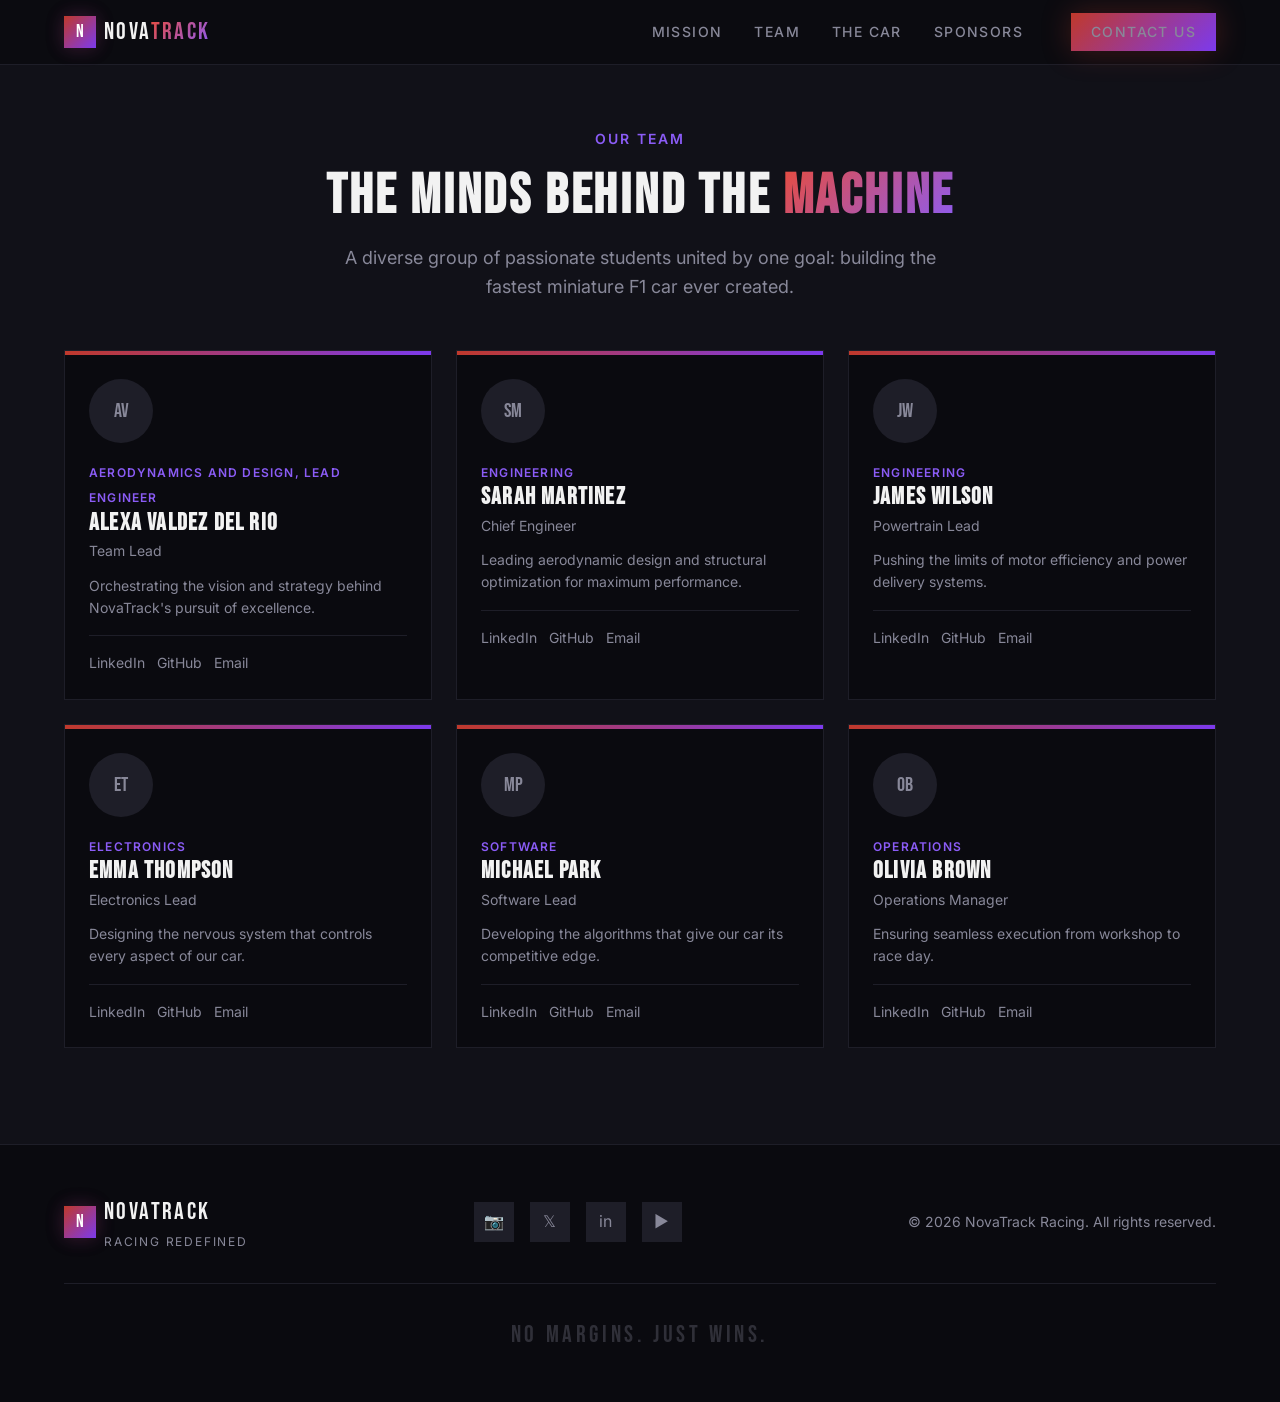
==== team.html @ 6b558a71 "first commit" ====
<!DOCTYPE html>
<html lang="en">
<head>
  <meta charset="UTF-8">
  <meta name="viewport" content="width=device-width, initial-scale=1.0">
  <title>Our Team - NovaTrack Racing</title>
  <meta name="description" content="Meet the minds behind the machine at NovaTrack Racing.">
  <link rel="stylesheet" href="style.css">
</head>
<body>

<nav class="navbar">
  <div class="container">
    <a href="index.html" class="logo">
      <div class="logo-icon">N</div>
      <span class="logo-text">NOVA<span class="text-gradient-racing">TRACK</span></span>
    </a>
    <div class="nav-links">
      <a href="index.html#mission">Mission</a>
      <a href="team.html">Team</a>
      <a href="thecar.html">The Car</a>
      <a href="sponsors.html">Sponsors</a>
      <a href="contact.html" class="btn btn-racing" style="padding:0.5rem 1.25rem">Contact Us</a>
    </div>
    <button class="mobile-menu-btn">☰</button>
  </div>
</nav>

<section class="section section-card" style="padding-top:8rem">
  <div class="container">
    <div class="text-center" style="margin-bottom:3rem">
      <span class="section-label">Our Team</span>
      <h2 class="section-title">THE MINDS BEHIND THE <span class="text-gradient-racing">MACHINE</span></h2>
      <p class="section-desc">A diverse group of passionate students united by one goal: building the fastest miniature F1 car ever created.</p>
    </div>

    <div class="team-grid">
      <div class="team-card">
        <div class="team-card-bar"></div>
        <div class="team-card-body">
          <div class="team-avatar">AV</div>
          <span class="team-dept">Aerodynamics and Design, Lead Engineer</span>
          <h3>Alexa Valdez del Rio</h3>
          <p class="team-role">Team Lead</p>
          <p class="team-bio">Orchestrating the vision and strategy behind NovaTrack's pursuit of excellence.</p>
          <div class="team-socials">
            <a href="#">LinkedIn</a>
            <a href="#">GitHub</a>
            <a href="#">Email</a>
          </div>
        </div>
      </div>

      <div class="team-card">
        <div class="team-card-bar"></div>
        <div class="team-card-body">
          <div class="team-avatar">SM</div>
          <span class="team-dept">Engineering</span>
          <h3>Sarah Martinez</h3>
          <p class="team-role">Chief Engineer</p>
          <p class="team-bio">Leading aerodynamic design and structural optimization for maximum performance.</p>
          <div class="team-socials">
            <a href="#">LinkedIn</a>
            <a href="#">GitHub</a>
            <a href="#">Email</a>
          </div>
        </div>
      </div>

      <div class="team-card">
        <div class="team-card-bar"></div>
        <div class="team-card-body">
          <div class="team-avatar">JW</div>
          <span class="team-dept">Engineering</span>
          <h3>James Wilson</h3>
          <p class="team-role">Powertrain Lead</p>
          <p class="team-bio">Pushing the limits of motor efficiency and power delivery systems.</p>
          <div class="team-socials">
            <a href="#">LinkedIn</a>
            <a href="#">GitHub</a>
            <a href="#">Email</a>
          </div>
        </div>
      </div>

      <div class="team-card">
        <div class="team-card-bar"></div>
        <div class="team-card-body">
          <div class="team-avatar">ET</div>
          <span class="team-dept">Electronics</span>
          <h3>Emma Thompson</h3>
          <p class="team-role">Electronics Lead</p>
          <p class="team-bio">Designing the nervous system that controls every aspect of our car.</p>
          <div class="team-socials">
            <a href="#">LinkedIn</a>
            <a href="#">GitHub</a>
            <a href="#">Email</a>
          </div>
        </div>
      </div>

      <div class="team-card">
        <div class="team-card-bar"></div>
        <div class="team-card-body">
          <div class="team-avatar">MP</div>
          <span class="team-dept">Software</span>
          <h3>Michael Park</h3>
          <p class="team-role">Software Lead</p>
          <p class="team-bio">Developing the algorithms that give our car its competitive edge.</p>
          <div class="team-socials">
            <a href="#">LinkedIn</a>
            <a href="#">GitHub</a>
            <a href="#">Email</a>
          </div>
        </div>
      </div>

      <div class="team-card">
        <div class="team-card-bar"></div>
        <div class="team-card-body">
          <div class="team-avatar">OB</div>
          <span class="team-dept">Operations</span>
          <h3>Olivia Brown</h3>
          <p class="team-role">Operations Manager</p>
          <p class="team-bio">Ensuring seamless execution from workshop to race day.</p>
          <div class="team-socials">
            <a href="#">LinkedIn</a>
            <a href="#">GitHub</a>
            <a href="#">Email</a>
          </div>
        </div>
      </div>
    </div>
  </div>
</section>

<footer class="footer">
  <div class="container">
    <div class="footer-top">
      <div class="logo">
        <div class="logo-icon">N</div>
        <div>
          <span class="logo-text">NOVATRACK</span>
          <p style="font-size:0.75rem;color:var(--muted-fg);text-transform:uppercase;letter-spacing:0.15em">Racing Redefined</p>
        </div>
      </div>
      <div class="footer-socials">
        <a href="#" class="footer-social">📷</a>
        <a href="#" class="footer-social">𝕏</a>
        <a href="#" class="footer-social">in</a>
        <a href="#" class="footer-social">▶</a>
      </div>
      <p class="footer-copy">© 2026 NovaTrack Racing. All rights reserved.</p>
    </div>
    <div class="footer-bottom">
      <p class="footer-slogan">NO MARGINS. JUST WINS.</p>
    </div>
  </div>
</footer>

</body>
</html>
---- style.css ----
@import url('https://fonts.googleapis.com/css2?family=Bebas+Neue&family=Inter:wght@300;400;500;600;700&display=swap');

*, *::before, *::after { margin: 0; padding: 0; box-sizing: border-box; }

:root {
  --racing-red: #c0392b;
  --racing-red-light: #e74c3c;
  --racing-purple: #7c3aed;
  --racing-purple-light: #8b5cf6;
  --bg: #0a0a0f;
  --bg-card: #111118;
  --fg: #f2f2f2;
  --muted: #1e1e28;
  --muted-fg: #888899;
  --border: #1e1e28;
  --gradient-racing: linear-gradient(135deg, var(--racing-red) 0%, var(--racing-purple) 100%);
}

body {
  font-family: 'Inter', sans-serif;
  background: var(--bg);
  color: var(--fg);
  -webkit-font-smoothing: antialiased;
  line-height: 1.6;
}

h1, h2, h3, h4, .font-display {
  font-family: 'Bebas Neue', sans-serif;
  letter-spacing: 0.05em;
  line-height: 1.1;
}

a { text-decoration: none; color: inherit; }
ul { list-style: none; }
img { max-width: 100%; }

.container { max-width: 1200px; margin: 0 auto; padding: 0 1.5rem; }

/* Text Gradients */
.text-gradient-racing {
  background: linear-gradient(135deg, var(--racing-red-light), var(--racing-purple-light));
  -webkit-background-clip: text;
  -webkit-text-fill-color: transparent;
  background-clip: text;
}

/* Buttons */
.btn {
  display: inline-flex; align-items: center; justify-content: center;
  padding: 0.75rem 2rem; font-family: 'Inter', sans-serif;
  font-size: 0.875rem; font-weight: 600; text-transform: uppercase;
  letter-spacing: 0.1em; border: none; cursor: pointer;
  transition: all 0.3s ease;
}
.btn-racing {
  background: var(--gradient-racing); color: #fff;
  box-shadow: 0 0 30px rgba(192,57,43,0.3);
}
.btn-racing:hover { transform: scale(1.05); }
.btn-outline {
  background: transparent; color: var(--fg);
  border: 2px solid var(--muted); 
}
.btn-outline:hover { border-color: var(--racing-red); color: var(--racing-red); }
.btn-lg { padding: 1rem 2.5rem; font-size: 1rem; }
.btn-full { width: 100%; }

/* ===== NAVBAR ===== */
.navbar {
  position: fixed; top: 0; left: 0; right: 0; z-index: 50;
  background: rgba(10,10,15,0.8); backdrop-filter: blur(12px);
  border-bottom: 1px solid var(--border);
}
.navbar .container { display: flex; align-items: center; justify-content: space-between; height: 64px; }
.logo { display: flex; align-items: center; gap: 0.5rem; }
.logo-icon {
  width: 32px; height: 32px; background: var(--gradient-racing);
  display: flex; align-items: center; justify-content: center;
  font-family: 'Bebas Neue', sans-serif; color: #fff; font-size: 1.125rem;
  box-shadow: 0 0 20px rgba(192,57,43,0.2), 0 0 20px rgba(124,58,237,0.15);
}
.logo-text { font-family: 'Bebas Neue', sans-serif; font-size: 1.5rem; letter-spacing: 0.1em; }
.nav-links { display: flex; align-items: center; gap: 2rem; }
.nav-links a {
  font-size: 0.875rem; font-weight: 500; color: var(--muted-fg);
  text-transform: uppercase; letter-spacing: 0.1em; transition: color 0.3s;
}
.nav-links a:hover { color: var(--fg); }
.nav-links .btn { margin-left: 1rem; }
.mobile-menu-btn { display: none; background: none; border: none; color: var(--fg); font-size: 1.5rem; cursor: pointer; }

/* ===== HERO ===== */
.hero {
  min-height: 100vh; display: flex; align-items: center;
  position: relative; overflow: hidden; padding-top: 5rem;
}
.hero-bg {
  position: absolute; inset: 0;
  background: linear-gradient(to bottom, var(--bg), var(--bg), var(--bg-card));
}
.hero-grid {
  position: absolute; inset: 0; opacity: 0.08;
  background-image:
    linear-gradient(rgba(124,58,237,0.4) 1px, transparent 1px),
    linear-gradient(90deg, rgba(192,57,43,0.3) 1px, transparent 1px);
  background-size: 100px 100px;
}
.hero-orb-1 {
  position: absolute; top: 20%; right: 20%;
  width: 400px; height: 400px; background: rgba(124,58,237,0.08);
  border-radius: 50%; filter: blur(80px);
}
.hero-orb-2 {
  position: absolute; bottom: 20%; left: 20%;
  width: 400px; height: 400px; background: rgba(192,57,43,0.08);
  border-radius: 50%; filter: blur(80px);
}
.hero-stripe {
  position: absolute; left: 2rem; top: 0; bottom: 0; width: 4px;
  background: var(--gradient-racing);
}
.hero-content { position: relative; z-index: 10; max-width: 700px; }
.hero-badge {
  display: inline-block; padding: 0.25rem 1rem;
  background: rgba(192,57,43,0.2); border: 1px solid rgba(192,57,43,0.5);
  color: var(--racing-red-light); font-size: 0.875rem; font-weight: 500;
  text-transform: uppercase; letter-spacing: 0.1em; margin-bottom: 1rem;
}
.hero h1 { font-size: clamp(3.5rem, 10vw, 8rem); margin-bottom: 0.5rem; }
.hero-tagline { font-family: 'Bebas Neue', sans-serif; font-size: 1.75rem; color: var(--muted-fg); margin-bottom: 0.5rem; }
.hero-desc { font-size: 1.125rem; color: var(--muted-fg); max-width: 560px; margin-bottom: 2rem; }
.hero-buttons { display: flex; flex-wrap: wrap; gap: 1rem; }
.scroll-indicator {
  position: absolute; bottom: 2rem; left: 50%; transform: translateX(-50%);
  text-align: center; color: var(--muted-fg); font-size: 0.75rem;
  text-transform: uppercase; letter-spacing: 0.15em;
  animation: bounce 1.5s infinite;
}
@keyframes bounce { 0%,100%{transform:translateX(-50%) translateY(0)} 50%{transform:translateX(-50%) translateY(10px)} }

/* ===== SECTIONS ===== */
.section { padding: 6rem 0; position: relative; overflow: hidden; }
.section-card { background: var(--bg-card); }
.section-label {
  color: var(--racing-purple-light); font-size: 0.875rem; font-weight: 600;
  text-transform: uppercase; letter-spacing: 0.15em; margin-bottom: 1rem; display: block;
}
.section-title { font-size: clamp(2.5rem, 5vw, 3.5rem); margin-bottom: 1rem; }
.section-desc { font-size: 1.125rem; color: var(--muted-fg); max-width: 640px; margin: 0 auto 3rem; }
.text-center { text-align: center; }

/* ===== MISSION ===== */
.mission-grid { display: grid; grid-template-columns: 1fr 1fr; gap: 4rem; align-items: center; }
.mission-text p { color: var(--muted-fg); font-size: 1.125rem; margin-bottom: 1rem; }
.mission-text p.highlight { color: var(--fg); font-weight: 500; }
.values-grid { display: grid; grid-template-columns: 1fr 1fr; gap: 1.5rem; }
.value-card {
  padding: 1.5rem; border: 1px solid var(--border);
  background: linear-gradient(145deg, rgba(30,30,40,0.8), rgba(15,15,22,0.8));
  transition: all 0.3s;
}
.value-card:hover { border-color: rgba(124,58,237,0.5); box-shadow: 0 0 30px rgba(124,58,237,0.15); }
.value-icon {
  width: 48px; height: 48px; background: var(--gradient-racing);
  display: flex; align-items: center; justify-content: center;
  margin-bottom: 1rem; font-size: 1.25rem;
}
.value-card h3 { font-size: 1.5rem; margin-bottom: 0.5rem; }
.value-card p { font-size: 0.875rem; color: var(--muted-fg); }

/* Goals */
.goals-grid { display: grid; grid-template-columns: repeat(3, 1fr); gap: 2rem; margin-top: 3rem; }
.goal-card {
  position: relative; padding: 2rem; border: 1px solid var(--border);
  transition: all 0.3s;
}
.goal-card:hover { border-color: rgba(124,58,237,0.5); box-shadow: 0 0 30px rgba(124,58,237,0.15); }
.goal-number {
  font-family: 'Bebas Neue', sans-serif; font-size: 4rem;
  color: rgba(124,58,237,0.15); position: absolute; top: 0.5rem; left: 1rem;
}
.goal-card .goal-content { position: relative; padding-top: 2rem; }
.goal-card h4 { font-size: 1.5rem; margin-bottom: 0.5rem; }
.goal-card p { color: var(--muted-fg); }

/* ===== TEAM ===== */
.team-grid { display: grid; grid-template-columns: repeat(3, 1fr); gap: 1.5rem; }
.team-card {
  border: 1px solid var(--border); background: var(--bg);
  overflow: hidden; transition: all 0.3s;
}
.team-card:hover { border-color: rgba(124,58,237,0.5); box-shadow: 0 0 30px rgba(124,58,237,0.15); }
.team-card-bar { height: 4px; background: var(--gradient-racing); }
.team-card-body { padding: 1.5rem; }
.team-avatar {
  width: 64px; height: 64px; background: var(--muted); border-radius: 50%;
  display: flex; align-items: center; justify-content: center;
  font-family: 'Bebas Neue', sans-serif; font-size: 1.25rem;
  color: var(--muted-fg); margin-bottom: 1rem;
}
.team-dept {
  font-size: 0.75rem; font-weight: 600; text-transform: uppercase;
  letter-spacing: 0.1em; color: var(--racing-purple-light); margin-bottom: 0.25rem;
}
.team-card h3 { font-size: 1.5rem; margin-bottom: 0.25rem; }
.team-role { font-size: 0.875rem; color: var(--muted-fg); margin-bottom: 0.75rem; }
.team-bio { font-size: 0.875rem; color: var(--muted-fg); }
.team-socials {
  display: flex; gap: 0.75rem; margin-top: 1rem; padding-top: 1rem;
  border-top: 1px solid var(--border);
}
.team-socials a { color: var(--muted-fg); transition: color 0.3s; font-size: 0.875rem; }
.team-socials a:hover { color: var(--racing-purple-light); }

/* ===== THE CAR ===== */
.car-showcase {
  aspect-ratio: 16/9; background: linear-gradient(135deg, var(--bg-card), var(--bg));
  border: 1px solid var(--border); display: flex; align-items: center;
  justify-content: center; position: relative; margin-bottom: 3rem;
}
.car-logo-circle {
  width: 128px; height: 128px; background: var(--gradient-racing);
  border-radius: 50%; display: flex; align-items: center; justify-content: center;
  font-family: 'Bebas Neue', sans-serif; font-size: 3rem; color: #fff;
  box-shadow: 0 0 40px rgba(192,57,43,0.3), 0 0 60px rgba(124,58,237,0.15);
  animation: glow-pulse 2s ease-in-out infinite;
}
@keyframes glow-pulse {
  0%,100% { box-shadow: 0 0 20px rgba(192,57,43,0.3); }
  50% { box-shadow: 0 0 50px rgba(192,57,43,0.5); }
}
.car-badge {
  position: absolute; top: 1rem; left: 1rem; padding: 0.25rem 0.75rem;
  background: rgba(124,58,237,0.2); border: 1px solid rgba(124,58,237,0.5);
  color: var(--racing-purple-light); font-size: 0.75rem; font-weight: 500;
  text-transform: uppercase;
}
.car-model { font-family: 'Bebas Neue', sans-serif; font-size: 1.75rem; margin-top: 1rem; }
.car-year { color: var(--muted-fg); }

.specs-grid { display: grid; grid-template-columns: repeat(4, 1fr); gap: 1.5rem; margin-bottom: 4rem; }
.spec-card {
  text-align: center; padding: 1.5rem; border: 1px solid var(--border);
  transition: all 0.3s;
}
.spec-card:hover { border-color: rgba(124,58,237,0.5); box-shadow: 0 0 30px rgba(124,58,237,0.15); }
.spec-icon {
  width: 48px; height: 48px; background: var(--muted); border-radius: 50%;
  display: flex; align-items: center; justify-content: center;
  margin: 0 auto 1rem; color: var(--racing-purple-light); font-size: 1.25rem;
  transition: background 0.3s;
}
.spec-card:hover .spec-icon { background: rgba(124,58,237,0.2); }
.spec-label { font-size: 0.75rem; color: var(--muted-fg); text-transform: uppercase; letter-spacing: 0.1em; margin-bottom: 0.25rem; }
.spec-value { font-family: 'Bebas Neue', sans-serif; font-size: 2rem; margin-bottom: 0.5rem; }
.spec-desc { font-size: 0.875rem; color: var(--muted-fg); }

/* Timeline */
.timeline { position: relative; }
.timeline-track {
  position: absolute; top: 24px; left: 0; right: 0; height: 2px; background: var(--border);
}
.timeline-progress {
  position: absolute; top: 24px; left: 0; height: 2px; width: 62.5%;
  background: var(--racing-red);
}
.timeline-grid { display: grid; grid-template-columns: repeat(4, 1fr); gap: 2rem; position: relative; }
.timeline-node {
  width: 48px; height: 48px; border-radius: 50%;
  display: flex; align-items: center; justify-content: center;
  margin: 0 auto 1rem; position: relative; z-index: 2; font-size: 1.25rem;
}
.node-complete { background: var(--gradient-racing); color: #fff; }
.node-active {
  background: rgba(192,57,43,0.2); border: 2px solid var(--racing-red); color: var(--racing-red);
  animation: glow-pulse 2s ease-in-out infinite;
}
.node-upcoming { background: var(--muted); border: 2px solid var(--border); color: var(--muted-fg); }
.timeline-item { text-align: center; }
.timeline-phase { font-size: 0.75rem; color: var(--muted-fg); text-transform: uppercase; letter-spacing: 0.1em; }
.timeline-item h4 { font-size: 1.25rem; margin: 0.25rem 0; }
.timeline-date { font-size: 0.875rem; color: var(--muted-fg); }
.current-badge {
  display: inline-block; margin-top: 0.5rem; padding: 0.125rem 0.5rem;
  background: rgba(192,57,43,0.2); color: var(--racing-red);
  font-size: 0.75rem; font-weight: 500; text-transform: uppercase;
}

/* ===== SPONSORS ===== */
.tiers-grid { display: grid; grid-template-columns: repeat(3, 1fr); gap: 2rem; margin-bottom: 4rem; }
.tier-card {
  padding: 2rem; border: 1px solid var(--border); background: var(--bg);
  position: relative; transition: all 0.3s;
}
.tier-card.featured { border-color: var(--racing-purple); box-shadow: 0 0 30px rgba(124,58,237,0.15); }
.tier-card:hover { border-color: rgba(124,58,237,0.5); }
.tier-recommended {
  position: absolute; top: -12px; left: 50%; transform: translateX(-50%);
  padding: 0.25rem 1rem; background: var(--gradient-racing); color: #fff;
  font-size: 0.75rem; font-weight: 600; text-transform: uppercase; letter-spacing: 0.1em;
  white-space: nowrap;
}
.tier-header { display: flex; align-items: center; gap: 0.5rem; margin-bottom: 1rem; }
.tier-header h3 { font-size: 2rem; }
.tier-star { color: var(--muted-fg); }
.tier-card.featured .tier-star { color: var(--racing-purple-light); }
.tier-benefits { margin-bottom: 1.5rem; }
.tier-benefits li {
  display: flex; align-items: flex-start; gap: 0.5rem; color: var(--muted-fg);
  font-size: 0.875rem; margin-bottom: 0.75rem;
}
.tier-benefits li::before { content: "→"; color: var(--racing-purple-light); flex-shrink: 0; }

/* Partners */
.partners { margin-bottom: 4rem; }
.partners-grid { display: flex; flex-wrap: wrap; justify-content: center; gap: 2rem; opacity: 0.5; }
.partner-placeholder {
  width: 128px; height: 64px; background: var(--muted);
  display: flex; align-items: center; justify-content: center;
  color: var(--muted-fg); font-size: 0.875rem;
}

/* Contact */
.contact-grid { display: grid; grid-template-columns: 1fr 1fr; gap: 3rem; align-items: center; }
.contact-info { display: flex; flex-direction: column; gap: 1rem; margin-top: 2rem; }
.contact-item { display: flex; align-items: center; gap: 1rem; }
.contact-icon {
  width: 48px; height: 48px; background: var(--muted);
  display: flex; align-items: center; justify-content: center;
  color: var(--racing-purple-light); font-size: 1.125rem; flex-shrink: 0;
  transition: background 0.3s;
}
.contact-item:hover .contact-icon { background: rgba(124,58,237,0.2); }
.contact-item-label { font-size: 0.75rem; text-transform: uppercase; letter-spacing: 0.1em; color: var(--muted-fg); }
.contact-item-value { color: var(--fg); }

.contact-form { padding: 2rem; border: 1px solid var(--border); background: var(--bg); }
.form-row { display: grid; grid-template-columns: 1fr 1fr; gap: 1rem; margin-bottom: 1.5rem; }
.form-group { margin-bottom: 1.5rem; }
.form-group:last-of-type { margin-bottom: 1.5rem; }
.form-label {
  display: block; font-size: 0.75rem; text-transform: uppercase;
  letter-spacing: 0.1em; color: var(--muted-fg); margin-bottom: 0.5rem;
}
.form-input, .form-select, .form-textarea {
  width: 100%; background: var(--muted); border: 1px solid var(--border);
  padding: 0.75rem 1rem; color: var(--fg); font-family: 'Inter', sans-serif;
  font-size: 0.875rem; outline: none; transition: border-color 0.3s;
}
.form-input::placeholder, .form-textarea::placeholder { color: var(--muted-fg); }
.form-input:focus, .form-select:focus, .form-textarea:focus { border-color: var(--racing-purple); }
.form-select { appearance: auto; }
.form-textarea { resize: none; }

/* ===== FOOTER ===== */
.footer { padding: 3rem 0; border-top: 1px solid var(--border); }
.footer-top { display: flex; align-items: center; justify-content: space-between; flex-wrap: wrap; gap: 2rem; }
.footer-socials { display: flex; gap: 1rem; }
.footer-social {
  width: 40px; height: 40px; background: var(--muted);
  display: flex; align-items: center; justify-content: center;
  color: var(--muted-fg); font-size: 1rem; transition: all 0.3s;
}
.footer-social:hover { background: rgba(124,58,237,0.2); color: var(--racing-purple-light); }
.footer-copy { font-size: 0.875rem; color: var(--muted-fg); }
.footer-bottom {
  margin-top: 2rem; padding-top: 2rem; border-top: 1px solid var(--border);
  text-align: center;
}
.footer-slogan {
  font-family: 'Bebas Neue', sans-serif; font-size: 1.5rem;
  color: rgba(136,136,153,0.3); letter-spacing: 0.15em;
}

/* ===== RESPONSIVE ===== */
@media (max-width: 1024px) {
  .mission-grid, .contact-grid { grid-template-columns: 1fr; }
  .specs-grid { grid-template-columns: repeat(2, 1fr); }
  .tiers-grid { grid-template-columns: 1fr; max-width: 500px; margin-left: auto; margin-right: auto; }
}
@media (max-width: 768px) {
  .nav-links { display: none; }
  .mobile-menu-btn { display: block; }
  .hero h1 { font-size: 3.5rem; }
  .hero-stripe { left: 1rem; }
  .team-grid { grid-template-columns: 1fr; }
  .goals-grid { grid-template-columns: 1fr; }
  .values-grid { grid-template-columns: 1fr; }
  .timeline-grid { grid-template-columns: 1fr; }
  .timeline-track, .timeline-progress { display: none; }
  .specs-grid { grid-template-columns: 1fr; }
  .form-row { grid-template-columns: 1fr; }
  .footer-top { flex-direction: column; text-align: center; }
}
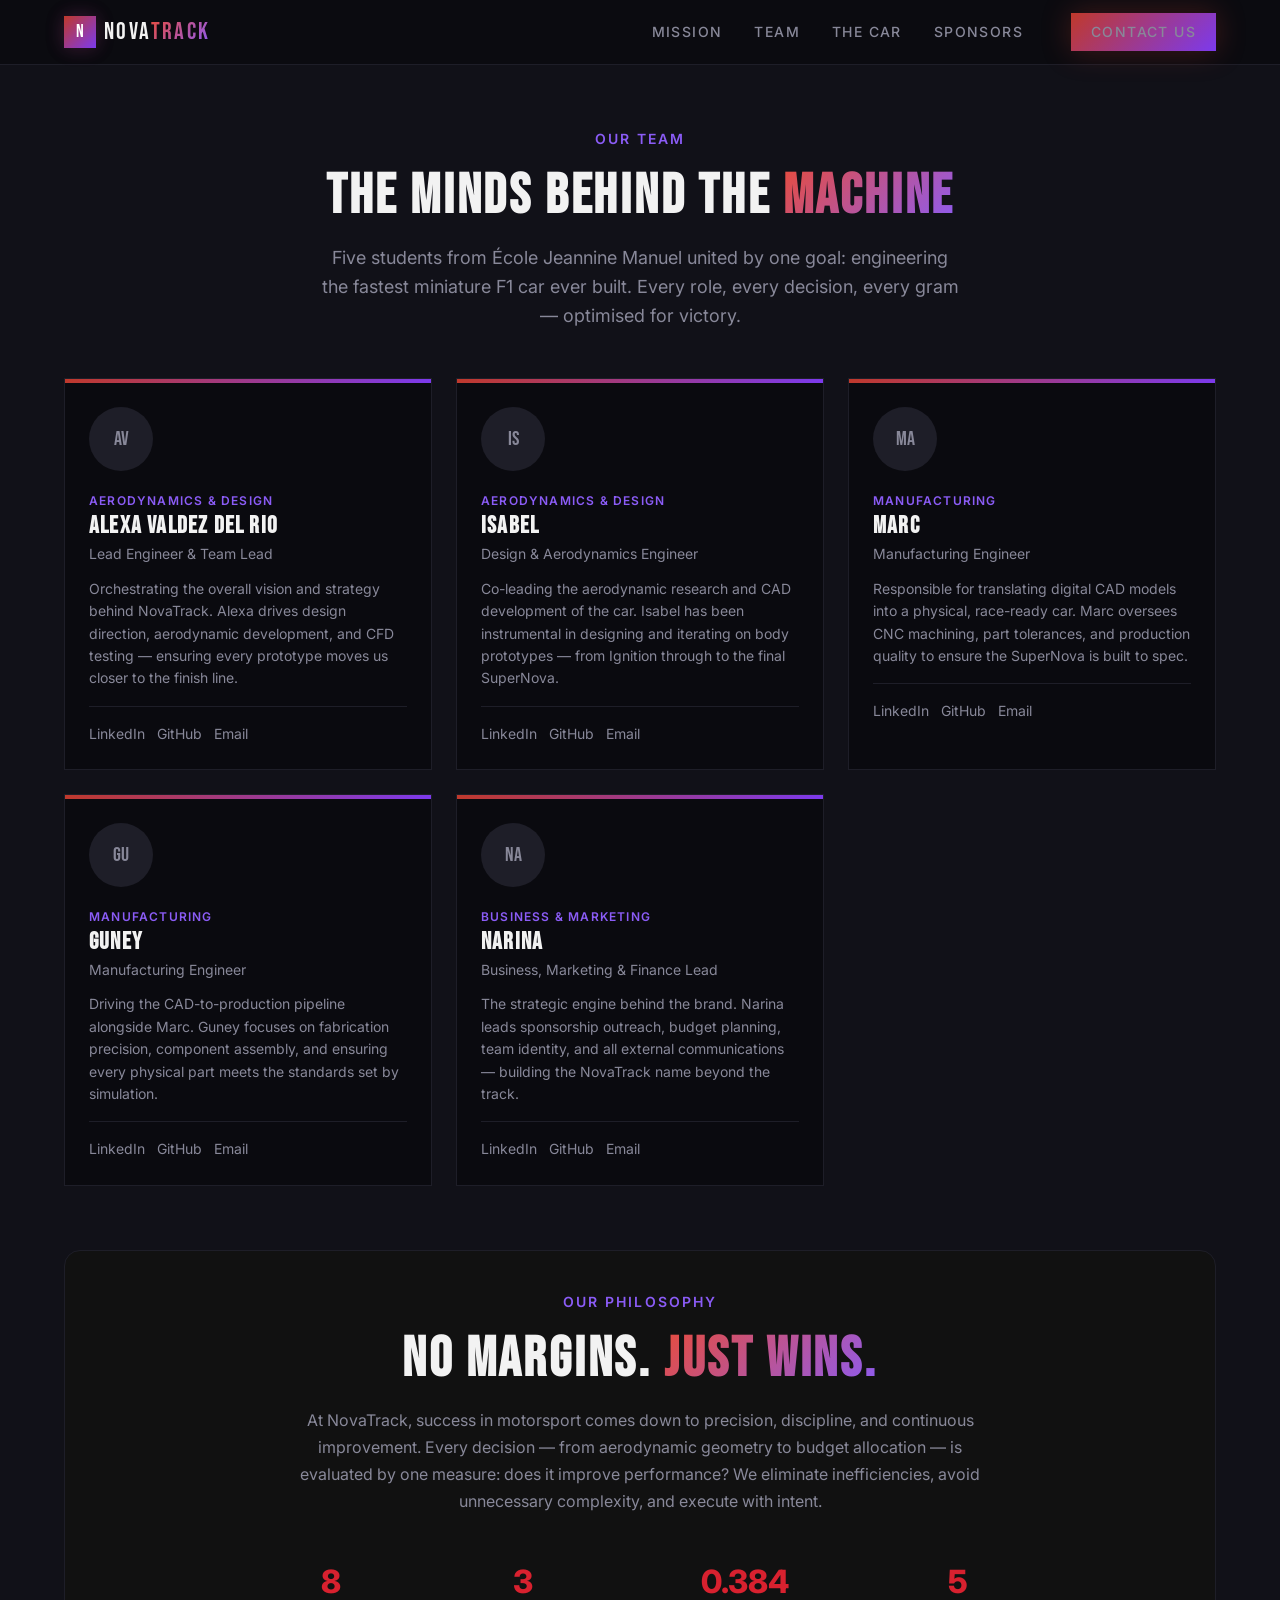
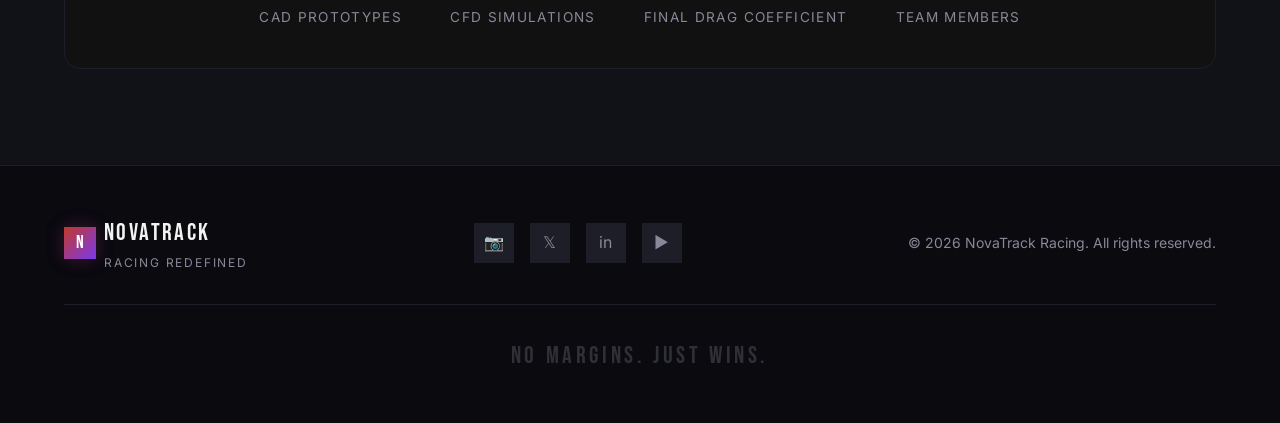
==== commit 59749a18: "Update website with real content and images" ====
--- a/team.html
+++ b/team.html
@@ -31,18 +31,19 @@
     <div class="text-center" style="margin-bottom:3rem">
       <span class="section-label">Our Team</span>
       <h2 class="section-title">THE MINDS BEHIND THE <span class="text-gradient-racing">MACHINE</span></h2>
-      <p class="section-desc">A diverse group of passionate students united by one goal: building the fastest miniature F1 car ever created.</p>
+      <p class="section-desc">Five students from École Jeannine Manuel united by one goal: engineering the fastest miniature F1 car ever built. Every role, every decision, every gram — optimised for victory.</p>
     </div>
 
     <div class="team-grid">
+
       <div class="team-card">
         <div class="team-card-bar"></div>
         <div class="team-card-body">
           <div class="team-avatar">AV</div>
-          <span class="team-dept">Aerodynamics and Design, Lead Engineer</span>
+          <span class="team-dept">Aerodynamics &amp; Design</span>
           <h3>Alexa Valdez del Rio</h3>
-          <p class="team-role">Team Lead</p>
-          <p class="team-bio">Orchestrating the vision and strategy behind NovaTrack's pursuit of excellence.</p>
+          <p class="team-role">Lead Engineer &amp; Team Lead</p>
+          <p class="team-bio">Orchestrating the overall vision and strategy behind NovaTrack. Alexa drives design direction, aerodynamic development, and CFD testing — ensuring every prototype moves us closer to the finish line.</p>
           <div class="team-socials">
             <a href="#">LinkedIn</a>
             <a href="#">GitHub</a>
@@ -54,11 +55,11 @@
       <div class="team-card">
         <div class="team-card-bar"></div>
         <div class="team-card-body">
-          <div class="team-avatar">SM</div>
-          <span class="team-dept">Engineering</span>
-          <h3>Sarah Martinez</h3>
-          <p class="team-role">Chief Engineer</p>
-          <p class="team-bio">Leading aerodynamic design and structural optimization for maximum performance.</p>
+          <div class="team-avatar">IS</div>
+          <span class="team-dept">Aerodynamics &amp; Design</span>
+          <h3>Isabel</h3>
+          <p class="team-role">Design &amp; Aerodynamics Engineer</p>
+          <p class="team-bio">Co-leading the aerodynamic research and CAD development of the car. Isabel has been instrumental in designing and iterating on body prototypes — from Ignition through to the final SuperNova.</p>
           <div class="team-socials">
             <a href="#">LinkedIn</a>
             <a href="#">GitHub</a>
@@ -70,11 +71,11 @@
       <div class="team-card">
         <div class="team-card-bar"></div>
         <div class="team-card-body">
-          <div class="team-avatar">JW</div>
-          <span class="team-dept">Engineering</span>
-          <h3>James Wilson</h3>
-          <p class="team-role">Powertrain Lead</p>
-          <p class="team-bio">Pushing the limits of motor efficiency and power delivery systems.</p>
+          <div class="team-avatar">MA</div>
+          <span class="team-dept">Manufacturing</span>
+          <h3>Marc</h3>
+          <p class="team-role">Manufacturing Engineer</p>
+          <p class="team-bio">Responsible for translating digital CAD models into a physical, race-ready car. Marc oversees CNC machining, part tolerances, and production quality to ensure the SuperNova is built to spec.</p>
           <div class="team-socials">
             <a href="#">LinkedIn</a>
             <a href="#">GitHub</a>
@@ -86,11 +87,11 @@
       <div class="team-card">
         <div class="team-card-bar"></div>
         <div class="team-card-body">
-          <div class="team-avatar">ET</div>
-          <span class="team-dept">Electronics</span>
-          <h3>Emma Thompson</h3>
-          <p class="team-role">Electronics Lead</p>
-          <p class="team-bio">Designing the nervous system that controls every aspect of our car.</p>
+          <div class="team-avatar">GU</div>
+          <span class="team-dept">Manufacturing</span>
+          <h3>Guney</h3>
+          <p class="team-role">Manufacturing Engineer</p>
+          <p class="team-bio">Driving the CAD-to-production pipeline alongside Marc. Guney focuses on fabrication precision, component assembly, and ensuring every physical part meets the standards set by simulation.</p>
           <div class="team-socials">
             <a href="#">LinkedIn</a>
             <a href="#">GitHub</a>
@@ -102,11 +103,11 @@
       <div class="team-card">
         <div class="team-card-bar"></div>
         <div class="team-card-body">
-          <div class="team-avatar">MP</div>
-          <span class="team-dept">Software</span>
-          <h3>Michael Park</h3>
-          <p class="team-role">Software Lead</p>
-          <p class="team-bio">Developing the algorithms that give our car its competitive edge.</p>
+          <div class="team-avatar">NA</div>
+          <span class="team-dept">Business &amp; Marketing</span>
+          <h3>Narina</h3>
+          <p class="team-role">Business, Marketing &amp; Finance Lead</p>
+          <p class="team-bio">The strategic engine behind the brand. Narina leads sponsorship outreach, budget planning, team identity, and all external communications — building the NovaTrack name beyond the track.</p>
           <div class="team-socials">
             <a href="#">LinkedIn</a>
             <a href="#">GitHub</a>
@@ -115,22 +116,35 @@
         </div>
       </div>
 
-      <div class="team-card">
-        <div class="team-card-bar"></div>
-        <div class="team-card-body">
-          <div class="team-avatar">OB</div>
-          <span class="team-dept">Operations</span>
-          <h3>Olivia Brown</h3>
-          <p class="team-role">Operations Manager</p>
-          <p class="team-bio">Ensuring seamless execution from workshop to race day.</p>
-          <div class="team-socials">
-            <a href="#">LinkedIn</a>
-            <a href="#">GitHub</a>
-            <a href="#">Email</a>
-          </div>
+    </div>
+
+    <!-- Team philosophy strip -->
+    <div style="margin-top:4rem;padding:2.5rem;background:var(--card-bg,#111);border:1px solid var(--border,#222);border-radius:1rem;text-align:center">
+      <span class="section-label">Our Philosophy</span>
+      <h3 class="section-title" style="margin-bottom:1rem">NO MARGINS. <span class="text-gradient-racing">JUST WINS.</span></h3>
+      <p style="color:var(--muted-fg);max-width:680px;margin:0 auto;line-height:1.7">
+        At NovaTrack, success in motorsport comes down to precision, discipline, and continuous improvement. Every decision — from aerodynamic geometry to budget allocation — is evaluated by one measure: does it improve performance? We eliminate inefficiencies, avoid unnecessary complexity, and execute with intent.
+      </p>
+      <div style="display:flex;justify-content:center;gap:3rem;margin-top:2.5rem;flex-wrap:wrap">
+        <div style="text-align:center">
+          <p style="font-size:2rem;font-weight:800;color:var(--accent,#D8212F)">8</p>
+          <p style="color:var(--muted-fg);font-size:0.85rem;text-transform:uppercase;letter-spacing:0.1em">CAD Prototypes</p>
+        </div>
+        <div style="text-align:center">
+          <p style="font-size:2rem;font-weight:800;color:var(--accent,#D8212F)">3</p>
+          <p style="color:var(--muted-fg);font-size:0.85rem;text-transform:uppercase;letter-spacing:0.1em">CFD Simulations</p>
+        </div>
+        <div style="text-align:center">
+          <p style="font-size:2rem;font-weight:800;color:var(--accent,#D8212F)">0.384</p>
+          <p style="color:var(--muted-fg);font-size:0.85rem;text-transform:uppercase;letter-spacing:0.1em">Final Drag Coefficient</p>
+        </div>
+        <div style="text-align:center">
+          <p style="font-size:2rem;font-weight:800;color:var(--accent,#D8212F)">5</p>
+          <p style="color:var(--muted-fg);font-size:0.85rem;text-transform:uppercase;letter-spacing:0.1em">Team Members</p>
         </div>
       </div>
     </div>
+
   </div>
 </section>
 
